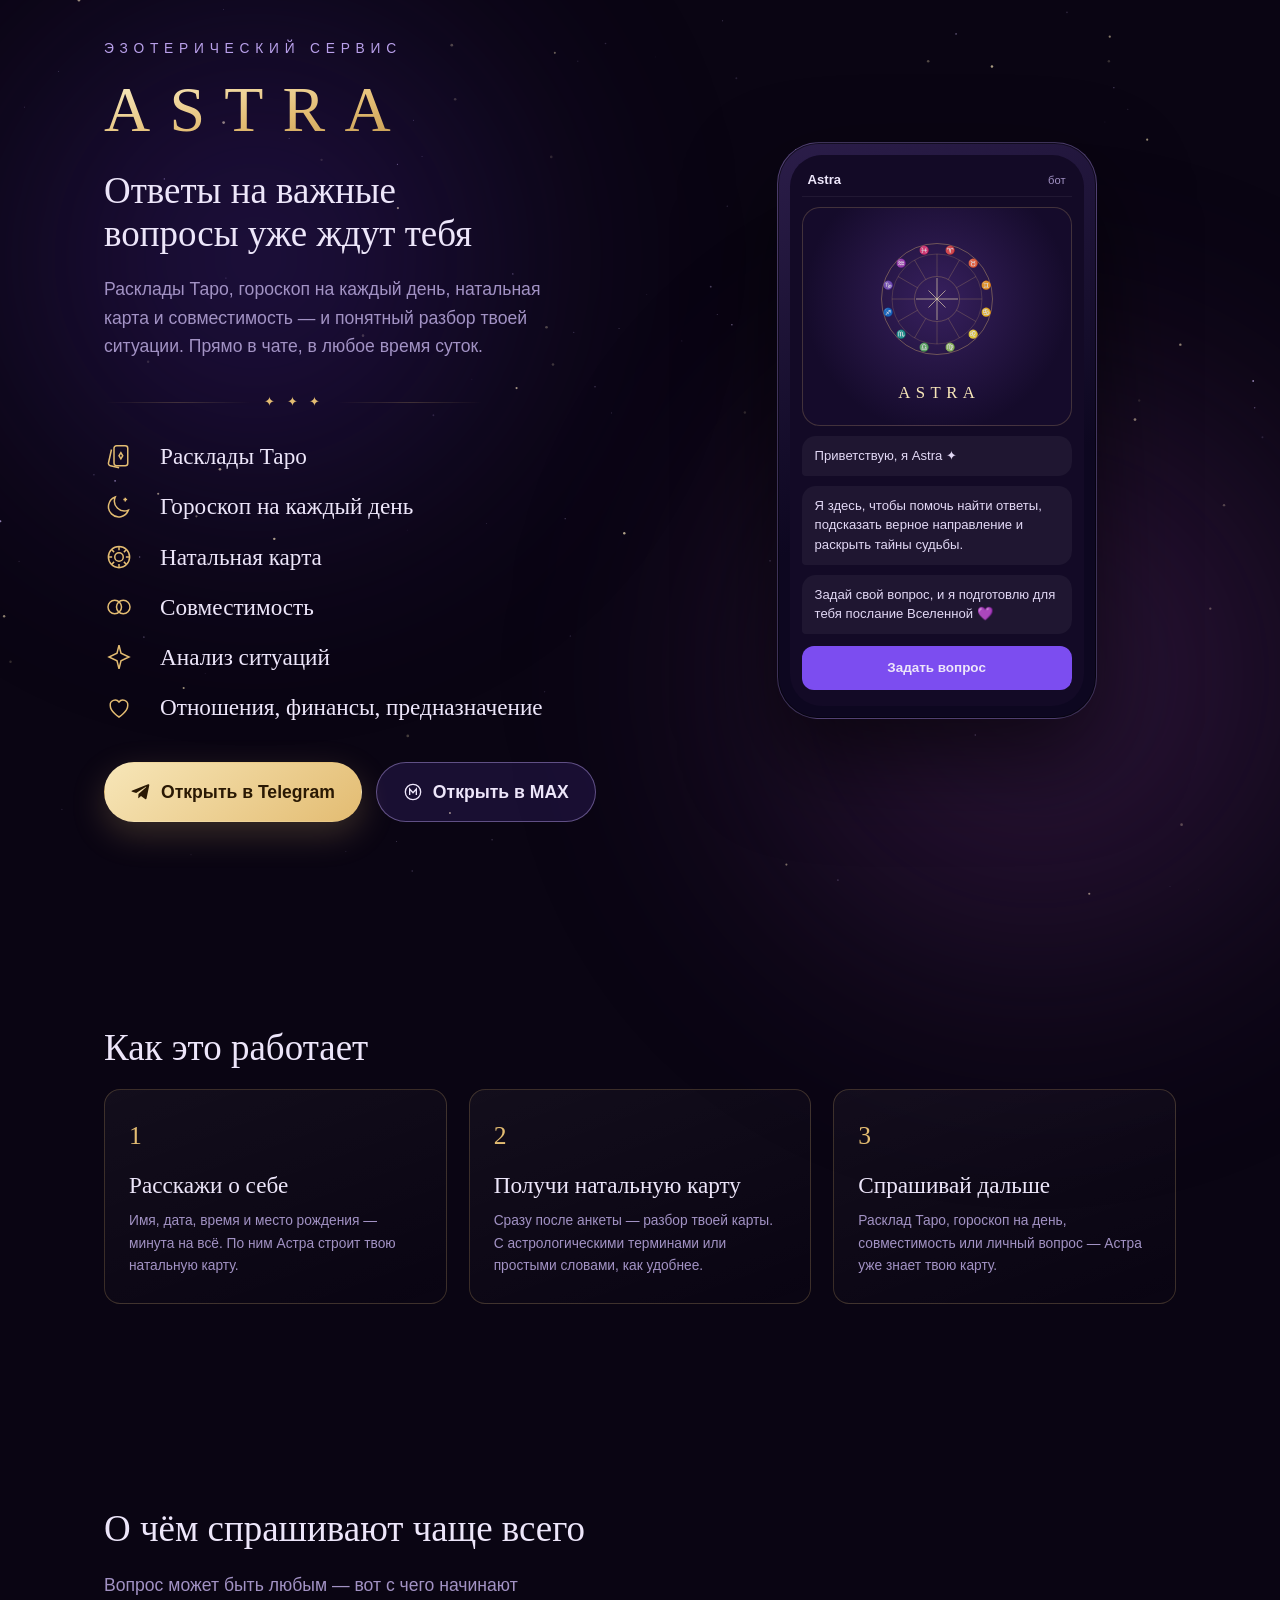
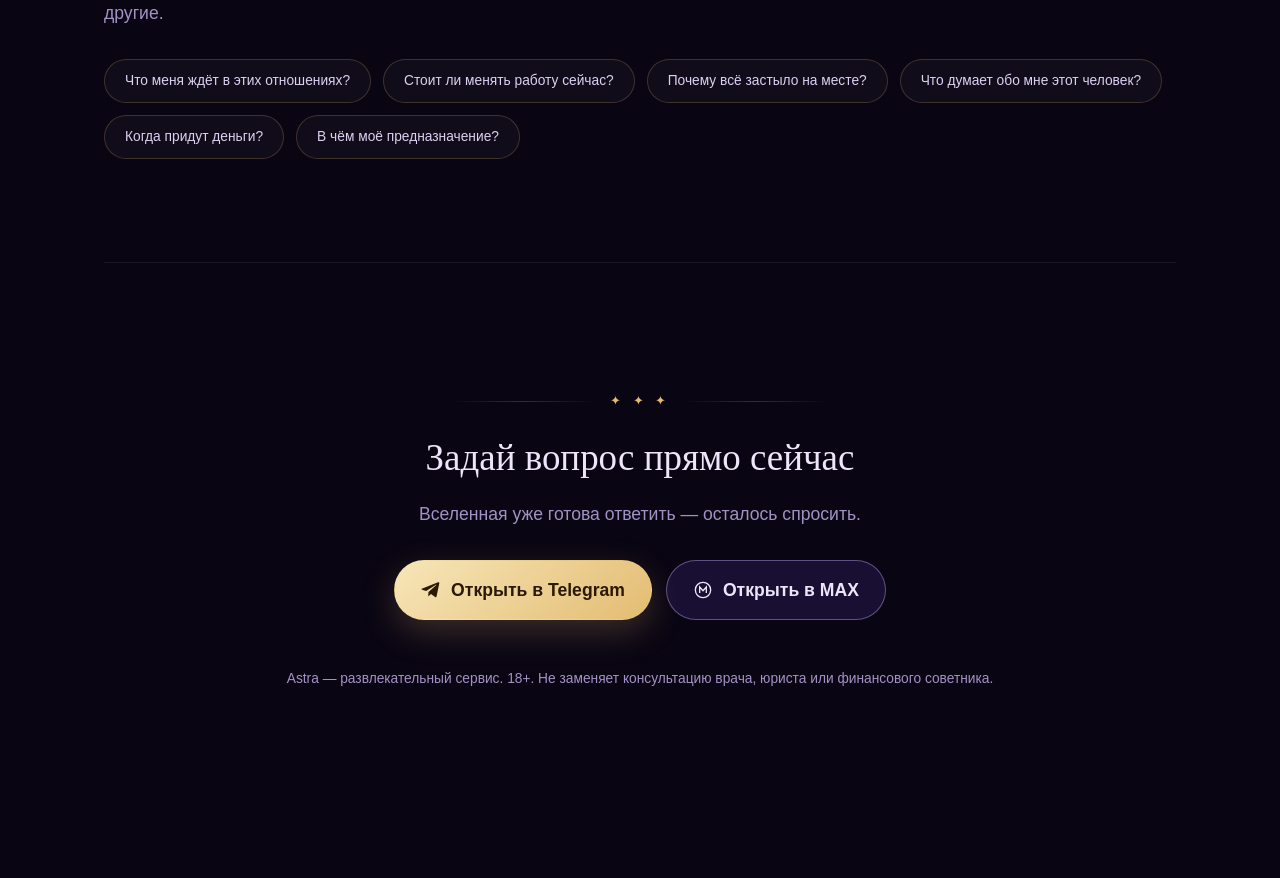
==== landing/index.html @ 83a9cece "feat: bonus question after channel subscription" ====
<!doctype html>
<html lang="ru">
<head>
<meta charset="utf-8">
<meta name="viewport" content="width=device-width, initial-scale=1">
<title>Astra — эзотерический сервис: Таро, гороскопы, натальная карта</title>
<meta name="description" content="Расклады Таро, гороскоп на каждый день, натальная карта и совместимость в чате Telegram и MAX.">
<link rel="canonical" href="https://astra-ezoterika.ru/">
<meta property="og:type" content="website">
<meta property="og:url" content="https://astra-ezoterika.ru/">
<meta property="og:title" content="Astra — эзотерический сервис">
<meta property="og:description" content="Расклады Таро, гороскоп на каждый день, натальная карта и совместимость. Прямо в чате.">
<link rel="icon" href="data:image/svg+xml,<svg xmlns='http://www.w3.org/2000/svg' viewBox='0 0 16 16'><text y='14' font-size='14'>🔮</text></svg>">
<style>
  /* Single committed night palette — the page is a candlelit room, not a document. */
  :root {
    --ink:        #0A0513;
    --ink-2:      #130A26;
    --ink-3:      #1C1036;
    --gold:       #E3BC72;
    --gold-lit:   #F7E6B8;
    --lilac:      #B9A0EA;
    --violet:     #7C4DF0;
    --text:       #EDE6FA;
    --muted:      #A292C4;
    --line:       rgba(227, 188, 114, .22);

    --f-display: "Cormorant Garamond", Georgia, "Times New Roman", serif;
    --f-body: "Segoe UI", -apple-system, "Helvetica Neue", Arial, sans-serif;

    --step--1: clamp(.78rem, .74rem + .2vw, .86rem);
    --step-0:  clamp(1rem, .96rem + .25vw, 1.1rem);
    --step-1:  clamp(1.2rem, 1.1rem + .5vw, 1.45rem);
    --step-2:  clamp(1.6rem, 1.35rem + 1.2vw, 2.4rem);
    --step-3:  clamp(2.4rem, 1.8rem + 3vw, 4rem);
  }

  * { box-sizing: border-box; }

  body {
    margin: 0;
    background: var(--ink);
    color: var(--text);
    font-family: var(--f-body);
    font-size: var(--step-0);
    line-height: 1.6;
    -webkit-font-smoothing: antialiased;
    overflow-x: hidden;
  }

  #sky {
    position: fixed;
    inset: 0;
    z-index: 0;
    pointer-events: none;
  }

  .glow {
    position: fixed;
    z-index: 0;
    pointer-events: none;
    border-radius: 50%;
    filter: blur(90px);
    opacity: .5;
  }
  .glow.a { top: -14vh; left: -10vw; width: 60vw; height: 60vw; background: radial-gradient(circle, #3B1F7A 0%, transparent 68%); }
  .glow.b { bottom: -22vh; right: -14vw; width: 66vw; height: 66vw; background: radial-gradient(circle, #5A2A6B 0%, transparent 70%); }

  .page {
    position: relative;
    z-index: 1;
    max-width: 1120px;
    margin: 0 auto;
    padding: 0 24px 72px;
  }

  section { padding-block: clamp(56px, 8vw, 104px); }

  /* ---- hero ---- */

  .hero {
    display: grid;
    grid-template-columns: 1.05fr .95fr;
    gap: clamp(32px, 5vw, 72px);
    align-items: center;
    padding-top: clamp(20px, 3vw, 40px);
  }

  .eyebrow {
    font-size: var(--step--1);
    letter-spacing: .42em;
    text-transform: uppercase;
    color: var(--lilac);
    margin: 0 0 18px;
  }

  .wordmark {
    font-family: var(--f-display);
    font-size: var(--step-3);
    font-weight: 500;
    letter-spacing: .3em;
    line-height: 1;
    margin: 0;
    background: linear-gradient(170deg, var(--gold-lit) 8%, var(--gold) 45%, #A97C33 100%);
    -webkit-background-clip: text;
    background-clip: text;
    color: transparent;
  }

  h2 {
    font-family: var(--f-display);
    font-size: var(--step-2);
    font-weight: 500;
    line-height: 1.15;
    text-wrap: balance;
    margin: 0 0 20px;
  }

  .hero h2 { margin-top: 28px; }

  .lede {
    max-width: 46ch;
    color: var(--muted);
    margin: 0 0 32px;
  }

  /* ornamental rule, straight off a tarot card back */
  .rule {
    display: flex;
    align-items: center;
    gap: 12px;
    color: var(--gold);
    margin: 26px 0;
    max-width: 380px;
  }
  .rule::before, .rule::after {
    content: "";
    flex: 1;
    height: 1px;
    background: linear-gradient(90deg, transparent, var(--line), transparent);
  }
  .rule span { font-size: .8rem; letter-spacing: .3em; }

  .features {
    list-style: none;
    margin: 0 0 36px;
    padding: 0;
    display: grid;
    gap: 13px;
  }
  .features li {
    display: grid;
    grid-template-columns: 40px 1fr;
    align-items: center;
    gap: 16px;
    font-size: var(--step-1);
    font-family: var(--f-display);
  }
  .features svg { width: 30px; height: 30px; stroke: var(--gold); fill: none; stroke-width: 1.2; }

  .cta {
    display: flex;
    flex-wrap: wrap;
    gap: 14px;
  }

  .btn {
    display: inline-flex;
    align-items: center;
    gap: 10px;
    padding: 15px 26px;
    border-radius: 999px;
    text-decoration: none;
    font-size: var(--step-0);
    font-weight: 600;
    border: 1px solid transparent;
    transition: transform .2s ease, box-shadow .2s ease, background-color .2s ease;
  }
  .btn svg { width: 20px; height: 20px; }
  .btn-tg {
    background: linear-gradient(140deg, var(--gold-lit), var(--gold));
    color: #2A1904;
    box-shadow: 0 12px 34px rgba(227, 188, 114, .22);
  }
  .btn-max {
    background: rgba(124, 77, 240, .14);
    border-color: rgba(185, 160, 234, .45);
    color: var(--text);
  }
  .btn:hover { transform: translateY(-2px); }
  .btn-tg:hover { box-shadow: 0 16px 40px rgba(227, 188, 114, .34); }
  .btn-max:hover { background: rgba(124, 77, 240, .26); }
  a:focus-visible, .btn:focus-visible {
    outline: 2px solid var(--gold-lit);
    outline-offset: 3px;
  }

  /* ---- phone ---- */

  .phone {
    justify-self: center;
    width: min(320px, 82vw);
    border-radius: 42px;
    padding: 12px;
    background: linear-gradient(160deg, #2B1D49, #0D0720 60%);
    border: 1px solid rgba(185, 160, 234, .28);
    box-shadow: 0 40px 90px rgba(0, 0, 0, .6), 0 0 0 1px rgba(0, 0, 0, .5) inset;
  }
  .screen {
    border-radius: 32px;
    background: var(--ink-2);
    overflow: hidden;
    display: grid;
    gap: 10px;
    padding: 14px 12px 16px;
  }
  .bar {
    display: flex;
    justify-content: space-between;
    align-items: baseline;
    font-size: .7rem;
    color: var(--muted);
    padding: 0 6px 6px;
    border-bottom: 1px solid rgba(255, 255, 255, .06);
  }
  .bar b { color: var(--text); font-size: .82rem; font-weight: 600; }

  .card-art {
    border-radius: 18px;
    background: radial-gradient(circle at 50% 42%, #37205E, #150B2B 72%);
    border: 1px solid var(--line);
    display: grid;
    justify-items: center;
    gap: 6px;
    padding: 16px 0 18px;
  }
  .card-art .name {
    font-family: var(--f-display);
    letter-spacing: .32em;
    text-indent: .32em;
    color: var(--gold-lit);
    font-size: 1.05rem;
  }
  #wheel { width: 150px; height: 150px; }

  .bubble {
    background: rgba(255, 255, 255, .05);
    border-radius: 14px 14px 14px 4px;
    padding: 10px 13px;
    font-size: .82rem;
    line-height: 1.5;
    color: #E2D8F5;
  }
  .send {
    margin-top: 2px;
    text-align: center;
    background: var(--violet);
    border-radius: 12px;
    padding: 11px;
    font-size: .84rem;
    font-weight: 600;
  }

  /* ---- steps ---- */

  .steps {
    display: grid;
    grid-template-columns: repeat(auto-fit, minmax(220px, 1fr));
    gap: 22px;
    counter-reset: step;
  }
  .step {
    border: 1px solid var(--line);
    border-radius: 16px;
    padding: 26px 24px;
    background: linear-gradient(160deg, rgba(255, 255, 255, .04), transparent);
  }
  .step::before {
    counter-increment: step;
    content: counter(step);
    font-family: var(--f-display);
    font-size: 1.6rem;
    color: var(--gold);
    display: block;
    margin-bottom: 10px;
  }
  .step h3 {
    font-family: var(--f-display);
    font-weight: 500;
    font-size: var(--step-1);
    margin: 0 0 6px;
  }
  .step p { margin: 0; color: var(--muted); font-size: var(--step--1); }

  /* ---- questions ---- */

  .asks {
    display: flex;
    flex-wrap: wrap;
    gap: 12px;
    margin-top: 26px;
  }
  .ask {
    border: 1px solid var(--line);
    border-radius: 999px;
    padding: 10px 20px;
    font-size: var(--step--1);
    color: #DCD1F2;
    background: rgba(255, 255, 255, .03);
  }

  /* ---- closing ---- */

  .close {
    text-align: center;
    border-top: 1px solid rgba(255, 255, 255, .07);
  }
  .close .lede { margin-inline: auto; }
  .close .cta { justify-content: center; }

  footer {
    text-align: center;
    color: var(--muted);
    font-size: var(--step--1);
    padding-top: 34px;
  }

  .reveal {
    opacity: 0;
    transform: translateY(14px);
    transition: opacity .7s ease, transform .7s ease;
  }
  .reveal.in { opacity: 1; transform: none; }

  @media (max-width: 860px) {
    .hero { grid-template-columns: 1fr; text-align: left; }
    .phone { order: -1; }
  }

  @media (prefers-reduced-motion: reduce) {
    .reveal { opacity: 1; transform: none; transition: none; }
    .btn { transition: none; }
  }
</style>
</head>
<body>

<canvas id="sky"></canvas>
<div class="glow a"></div>
<div class="glow b"></div>

<main class="page">

  <section class="hero">
    <div>
      <p class="eyebrow">Эзотерический сервис</p>
      <h1 class="wordmark">ASTRA</h1>
      <h2>Ответы на важные вопросы уже ждут тебя</h2>
      <p class="lede">Расклады Таро, гороскоп на каждый день, натальная карта и совместимость — и понятный разбор твоей ситуации. Прямо в чате, в любое время суток.</p>

      <div class="rule"><span>✦ ✦ ✦</span></div>

      <ul class="features">
        <li>
          <svg viewBox="0 0 24 24" aria-hidden="true"><rect x="8" y="3" width="11" height="16" rx="2"/><path d="M6 6 3.6 16.6a2 2 0 0 0 1.5 2.4l7 1.6"/><path d="M13.5 8.5 15 11l-1.5 2.5L12 11z"/></svg>
          Расклады Таро
        </li>
        <li>
          <svg viewBox="0 0 24 24" aria-hidden="true"><path d="M19.5 14.5A8 8 0 0 1 9 4a8.2 8.2 0 1 0 10.5 10.5z"/><path d="M17 4.5v3M15.5 6h3"/></svg>
          Гороскоп на каждый день
        </li>
        <li>
          <svg viewBox="0 0 24 24" aria-hidden="true"><circle cx="12" cy="12" r="8.5"/><circle cx="12" cy="12" r="3.4"/><path d="M12 3.5v3M12 17.5v3M3.5 12h3M17.5 12h3M6 6l2.1 2.1M15.9 15.9 18 18M18 6l-2.1 2.1M8.1 15.9 6 18"/></svg>
          Натальная карта
        </li>
        <li>
          <svg viewBox="0 0 24 24" aria-hidden="true"><circle cx="8.6" cy="12" r="5.4"/><circle cx="15.4" cy="12" r="5.4"/></svg>
          Совместимость
        </li>
        <li>
          <svg viewBox="0 0 24 24" aria-hidden="true"><path d="M12 2.5 13.6 9 20 12l-6.4 3L12 21.5 10.4 15 4 12l6.4-3z"/></svg>
          Анализ ситуаций
        </li>
        <li>
          <svg viewBox="0 0 24 24" aria-hidden="true"><path d="M12 20s-7-4.4-7-9.3A3.9 3.9 0 0 1 12 8a3.9 3.9 0 0 1 7 2.7c0 4.9-7 9.3-7 9.3z"/></svg>
          Отношения, финансы, предназначение
        </li>
      </ul>

      <div class="cta">
        <a class="btn btn-tg" href="https://t.me/astrology_bbot">
          <svg viewBox="0 0 24 24" fill="currentColor" aria-hidden="true"><path d="M21.9 4.3 18.7 19.5c-.24 1.07-.88 1.33-1.78.83l-4.92-3.63-2.37 2.28c-.26.26-.48.48-.99.48l.35-5.02 9.13-8.25c.4-.35-.09-.55-.62-.2L6.24 13.1 1.4 11.6c-1.05-.33-1.07-1.05.22-1.55L20.5 2.7c.88-.32 1.65.2 1.4 1.6z"/></svg>
          Открыть в Telegram
        </a>
        <a class="btn btn-max" href="https://max.ru/astrology_bbot">
          <svg viewBox="0 0 24 24" fill="none" stroke="currentColor" stroke-width="1.6" aria-hidden="true"><circle cx="12" cy="12" r="9.2"/><path d="M8 15.5v-7l4 4.4 4-4.4v7"/></svg>
          Открыть в MAX
        </a>
      </div>
    </div>

    <div class="phone">
      <div class="screen">
        <div class="bar"><b>Astra</b><span>бот</span></div>
        <div class="card-art">
          <svg id="wheel" viewBox="0 0 200 200" aria-hidden="true"></svg>
          <span class="name">ASTRA</span>
        </div>
        <div class="bubble">Приветствую, я Astra ✦</div>
        <div class="bubble">Я здесь, чтобы помочь найти ответы, подсказать верное направление и раскрыть тайны судьбы.</div>
        <div class="bubble">Задай свой вопрос, и я подготовлю для тебя послание Вселенной 💜</div>
        <div class="send">Задать вопрос</div>
      </div>
    </div>
  </section>

  <section class="reveal">
    <h2>Как это работает</h2>
    <div class="steps">
      <div class="step">
        <h3>Расскажи о себе</h3>
        <p>Имя, дата, время и место рождения — минута на всё. По ним Астра строит твою натальную карту.</p>
      </div>
      <div class="step">
        <h3>Получи натальную карту</h3>
        <p>Сразу после анкеты — разбор твоей карты. С астрологическими терминами или простыми словами, как удобнее.</p>
      </div>
      <div class="step">
        <h3>Спрашивай дальше</h3>
        <p>Расклад Таро, гороскоп на день, совместимость или личный вопрос — Астра уже знает твою карту.</p>
      </div>
    </div>
  </section>

  <section class="reveal">
    <h2>О чём спрашивают чаще всего</h2>
    <p class="lede">Вопрос может быть любым — вот с чего начинают другие.</p>
    <div class="asks">
      <span class="ask">Что меня ждёт в этих отношениях?</span>
      <span class="ask">Стоит ли менять работу сейчас?</span>
      <span class="ask">Почему всё застыло на месте?</span>
      <span class="ask">Что думает обо мне этот человек?</span>
      <span class="ask">Когда придут деньги?</span>
      <span class="ask">В чём моё предназначение?</span>
    </div>
  </section>

  <section class="close reveal">
    <div class="rule" style="margin-inline:auto"><span>✦ ✦ ✦</span></div>
    <h2>Задай вопрос прямо сейчас</h2>
    <p class="lede">Вселенная уже готова ответить — осталось спросить.</p>
    <div class="cta">
      <a class="btn btn-tg" href="https://t.me/astrology_bbot">
        <svg viewBox="0 0 24 24" fill="currentColor" aria-hidden="true"><path d="M21.9 4.3 18.7 19.5c-.24 1.07-.88 1.33-1.78.83l-4.92-3.63-2.37 2.28c-.26.26-.48.48-.99.48l.35-5.02 9.13-8.25c.4-.35-.09-.55-.62-.2L6.24 13.1 1.4 11.6c-1.05-.33-1.07-1.05.22-1.55L20.5 2.7c.88-.32 1.65.2 1.4 1.6z"/></svg>
        Открыть в Telegram
      </a>
      <a class="btn btn-max" href="https://max.ru/astrology_bbot">
        <svg viewBox="0 0 24 24" fill="none" stroke="currentColor" stroke-width="1.6" aria-hidden="true"><circle cx="12" cy="12" r="9.2"/><path d="M8 15.5v-7l4 4.4 4-4.4v7"/></svg>
        Открыть в MAX
      </a>
    </div>
    <footer>
      <p>Astra — развлекательный сервис. 18+. Не заменяет консультацию врача, юриста или финансового советника.</p>
    </footer>
  </section>

</main>

<script>
  const NS = "http://www.w3.org/2000/svg";
  const wheel = document.getElementById("wheel");
  const el = (n, a) => { const e = document.createElementNS(NS, n); for (const k in a) e.setAttribute(k, a[k]); return e; };

  // Astrological wheel: 12 sectors, zodiac glyphs on the rim, radial ticks between.
  const gold = "#E3BC72";
  wheel.append(el("circle", { cx: 100, cy: 100, r: 74, fill: "none", stroke: gold, "stroke-opacity": .5 }));
  wheel.append(el("circle", { cx: 100, cy: 100, r: 60, fill: "none", stroke: gold, "stroke-opacity": .25 }));
  wheel.append(el("circle", { cx: 100, cy: 100, r: 30, fill: "none", stroke: gold, "stroke-opacity": .35 }));

  const signs = ["♈", "♉", "♊", "♋", "♌", "♍", "♎", "♏", "♐", "♑", "♒", "♓"];
  signs.forEach((s, i) => {
    const a = (i / 12) * Math.PI * 2 - Math.PI / 2;
    const mid = a + Math.PI / 12;
    const t = el("text", {
      x: 100 + Math.cos(mid) * 67, y: 100 + Math.sin(mid) * 67,
      fill: gold, "font-size": 11, "text-anchor": "middle", "dominant-baseline": "central", "fill-opacity": .85
    });
    t.textContent = s;
    wheel.append(t);
    wheel.append(el("line", {
      x1: 100 + Math.cos(a) * 30, y1: 100 + Math.sin(a) * 30,
      x2: 100 + Math.cos(a) * 60, y2: 100 + Math.sin(a) * 60,
      stroke: gold, "stroke-opacity": .3
    }));
  });
  // eight-pointed star at the centre
  for (let i = 0; i < 8; i++) {
    const a = (i / 8) * Math.PI * 2;
    wheel.append(el("line", {
      x1: 100, y1: 100,
      x2: 100 + Math.cos(a) * (i % 2 ? 16 : 28), y2: 100 + Math.sin(a) * (i % 2 ? 16 : 28),
      stroke: "#F7E6B8", "stroke-opacity": .8
    }));
  }

  // Ambient starfield.
  const sky = document.getElementById("sky");
  const ctx = sky.getContext("2d");
  const calm = matchMedia("(prefers-reduced-motion: reduce)").matches;
  let stars = [];

  function seed() {
    const dpr = devicePixelRatio || 1;
    sky.width = innerWidth * dpr;
    sky.height = innerHeight * dpr;
    ctx.setTransform(dpr, 0, 0, dpr, 0, 0);
    stars = Array.from({ length: Math.round(innerWidth * innerHeight / 9000) }, () => ({
      x: Math.random() * innerWidth,
      y: Math.random() * innerHeight,
      r: Math.random() * 1.1 + .3,
      p: Math.random() * Math.PI * 2
    }));
  }

  function draw(t) {
    ctx.clearRect(0, 0, innerWidth, innerHeight);
    for (const s of stars) {
      const tw = calm ? .55 : .45 + Math.sin(t / 900 + s.p) * .3;
      ctx.globalAlpha = tw;
      ctx.fillStyle = s.r > 1 ? "#F7E6B8" : "#CBB8F2";
      ctx.beginPath();
      ctx.arc(s.x, s.y, s.r, 0, Math.PI * 2);
      ctx.fill();
    }
    if (!calm) requestAnimationFrame(draw);
  }

  addEventListener("resize", seed);
  seed();
  requestAnimationFrame(draw);

  // Scroll reveals.
  const io = new IntersectionObserver((es) => {
    for (const e of es) if (e.isIntersecting) { e.target.classList.add("in"); io.unobserve(e.target); }
  }, { threshold: .15 });
  document.querySelectorAll(".reveal").forEach((n) => io.observe(n));
</script>
</body>
</html>
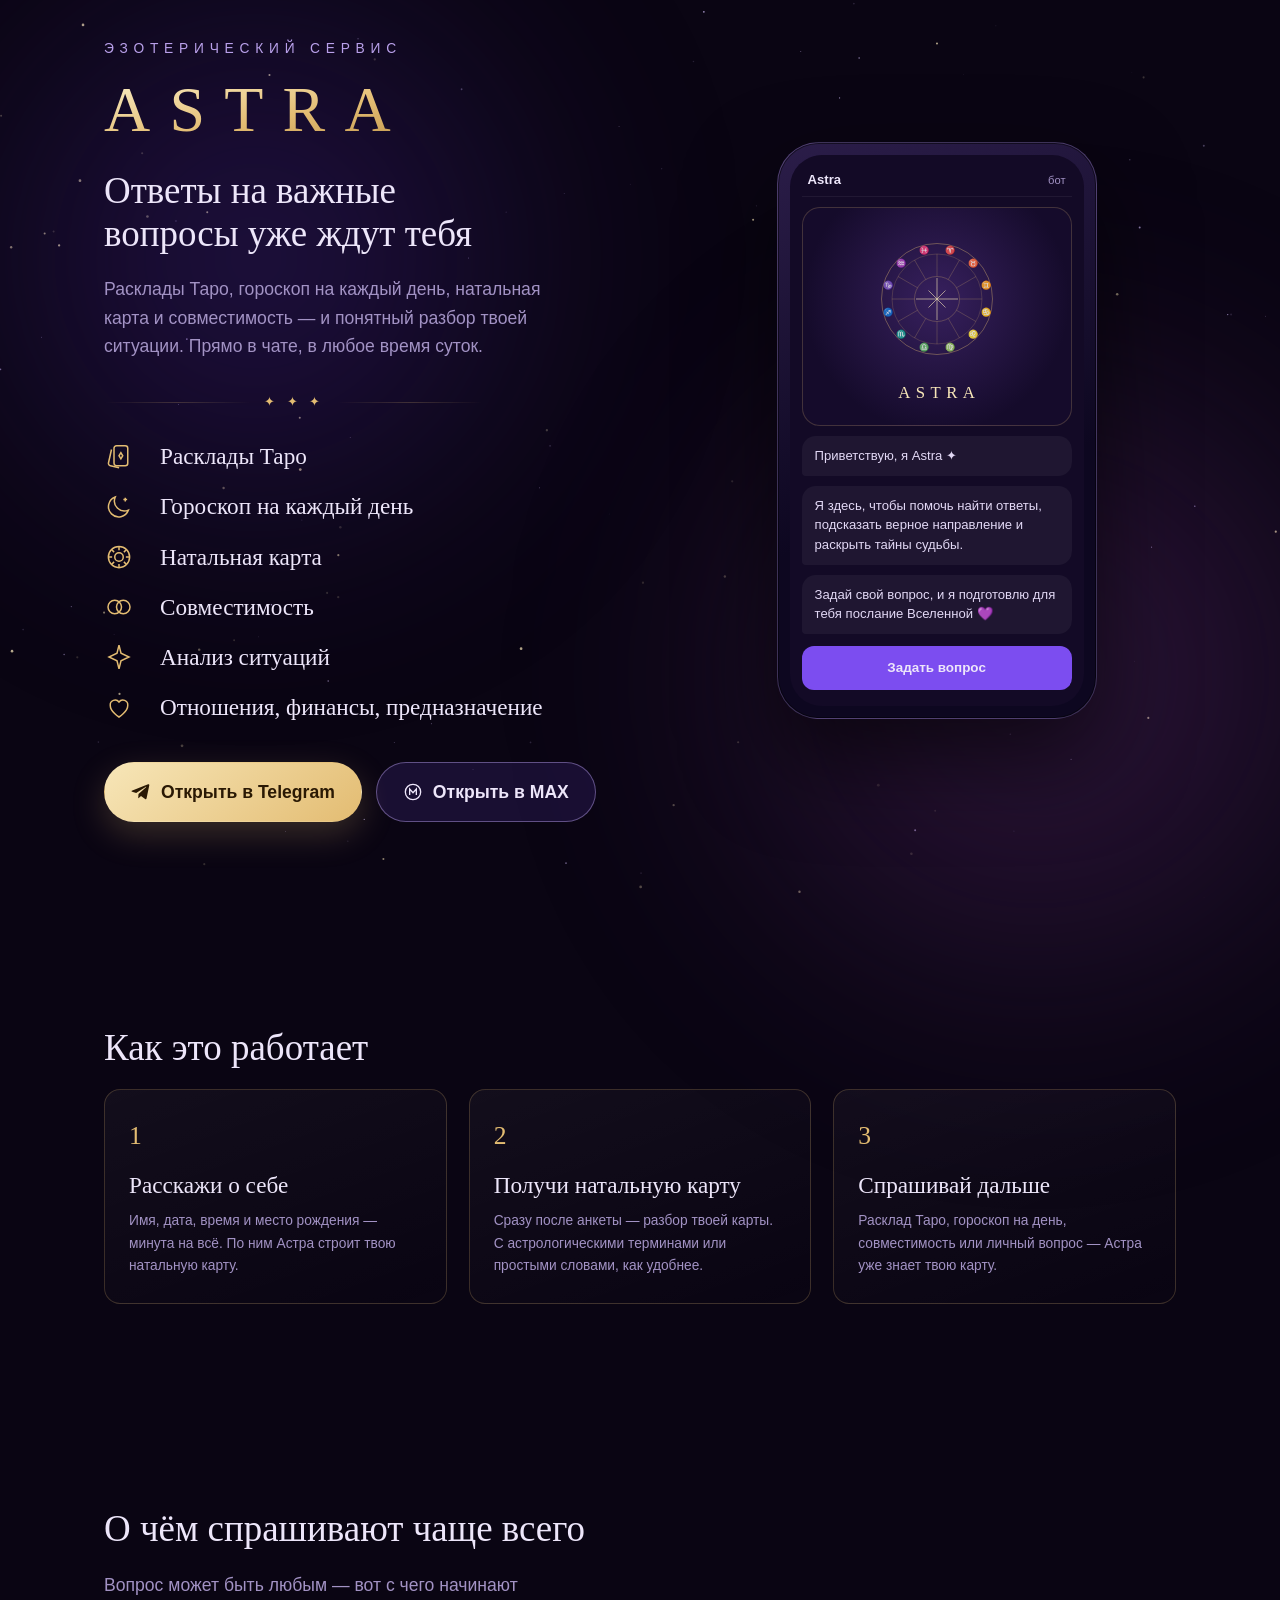
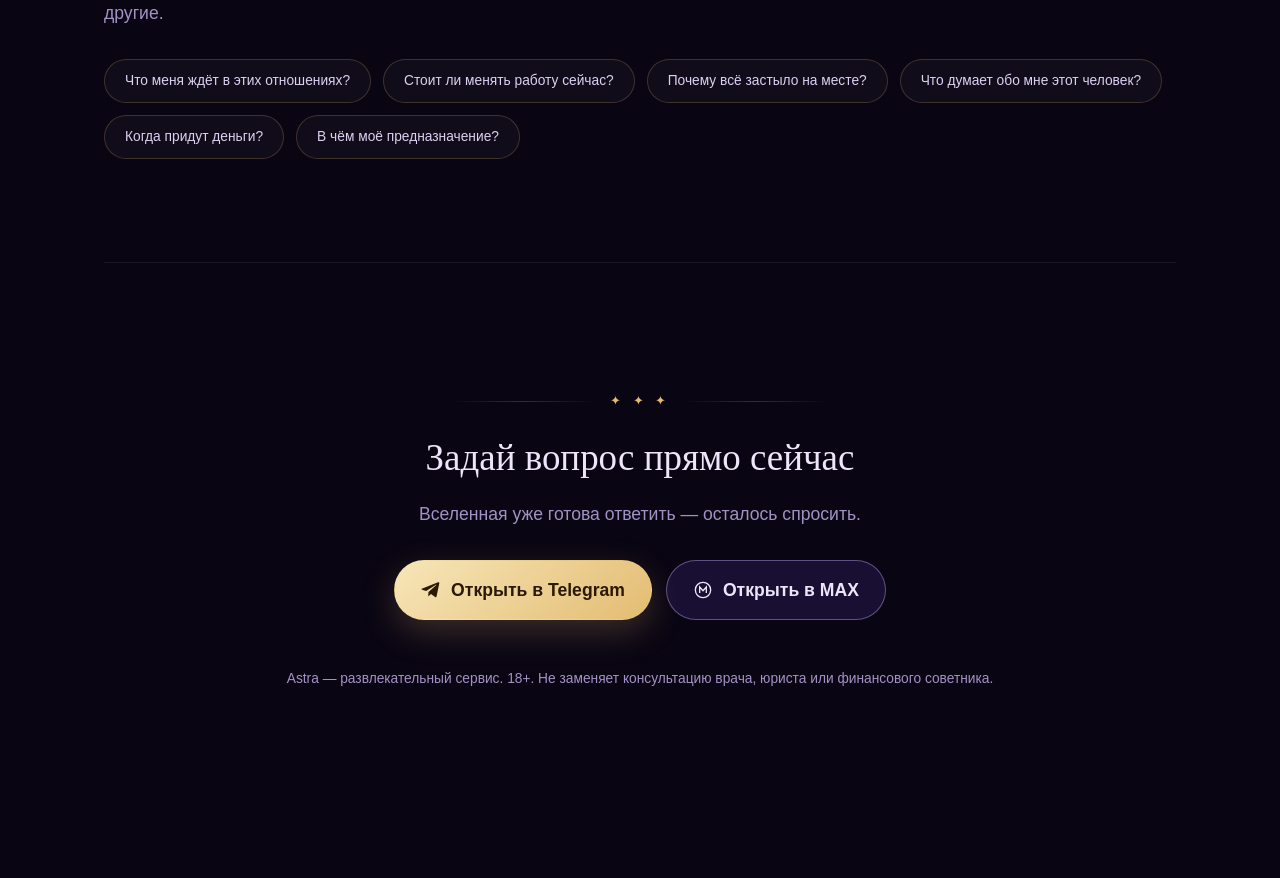
==== commit 16276397: "feat: кнопка вопроса после бонуса, перестановка меню, ссылки лендинга - главное меню: «+1 вопрос за " ====
--- a/landing/index.html
+++ b/landing/index.html
@@ -37,6 +37,8 @@
 
   * { box-sizing: border-box; }
 
+  html { scroll-behavior: smooth; }
+
   body {
     margin: 0;
     background: var(--ink);
@@ -252,6 +254,7 @@
     color: #E2D8F5;
   }
   .send {
+    display: block;
     margin-top: 2px;
     text-align: center;
     background: var(--violet);
@@ -259,7 +262,11 @@
     padding: 11px;
     font-size: .84rem;
     font-weight: 600;
-  }
+    color: var(--text);
+    text-decoration: none;
+    transition: background-color .2s ease;
+  }
+  .send:hover { background: #8f66f5; }
 
   /* ---- steps ---- */
 
@@ -338,6 +345,7 @@
   }
 
   @media (prefers-reduced-motion: reduce) {
+    html { scroll-behavior: auto; }
     .reveal { opacity: 1; transform: none; transition: none; }
     .btn { transition: none; }
   }
@@ -388,11 +396,11 @@
       </ul>
 
       <div class="cta">
-        <a class="btn btn-tg" href="https://t.me/astrology_bbot">
+        <a class="btn btn-tg" href="https://t.me/astra_provodnik_bot">
           <svg viewBox="0 0 24 24" fill="currentColor" aria-hidden="true"><path d="M21.9 4.3 18.7 19.5c-.24 1.07-.88 1.33-1.78.83l-4.92-3.63-2.37 2.28c-.26.26-.48.48-.99.48l.35-5.02 9.13-8.25c.4-.35-.09-.55-.62-.2L6.24 13.1 1.4 11.6c-1.05-.33-1.07-1.05.22-1.55L20.5 2.7c.88-.32 1.65.2 1.4 1.6z"/></svg>
           Открыть в Telegram
         </a>
-        <a class="btn btn-max" href="https://max.ru/astrology_bbot">
+        <a class="btn btn-max" href="https://max.ru/id231129141847_bot">
           <svg viewBox="0 0 24 24" fill="none" stroke="currentColor" stroke-width="1.6" aria-hidden="true"><circle cx="12" cy="12" r="9.2"/><path d="M8 15.5v-7l4 4.4 4-4.4v7"/></svg>
           Открыть в MAX
         </a>
@@ -409,7 +417,7 @@
         <div class="bubble">Приветствую, я Astra ✦</div>
         <div class="bubble">Я здесь, чтобы помочь найти ответы, подсказать верное направление и раскрыть тайны судьбы.</div>
         <div class="bubble">Задай свой вопрос, и я подготовлю для тебя послание Вселенной 💜</div>
-        <div class="send">Задать вопрос</div>
+        <a class="send" href="#start">Задать вопрос</a>
       </div>
     </div>
   </section>
@@ -445,16 +453,16 @@
     </div>
   </section>
 
-  <section class="close reveal">
+  <section class="close reveal" id="start">
     <div class="rule" style="margin-inline:auto"><span>✦ ✦ ✦</span></div>
     <h2>Задай вопрос прямо сейчас</h2>
     <p class="lede">Вселенная уже готова ответить — осталось спросить.</p>
     <div class="cta">
-      <a class="btn btn-tg" href="https://t.me/astrology_bbot">
+      <a class="btn btn-tg" href="https://t.me/astra_provodnik_bot">
         <svg viewBox="0 0 24 24" fill="currentColor" aria-hidden="true"><path d="M21.9 4.3 18.7 19.5c-.24 1.07-.88 1.33-1.78.83l-4.92-3.63-2.37 2.28c-.26.26-.48.48-.99.48l.35-5.02 9.13-8.25c.4-.35-.09-.55-.62-.2L6.24 13.1 1.4 11.6c-1.05-.33-1.07-1.05.22-1.55L20.5 2.7c.88-.32 1.65.2 1.4 1.6z"/></svg>
         Открыть в Telegram
       </a>
-      <a class="btn btn-max" href="https://max.ru/astrology_bbot">
+      <a class="btn btn-max" href="https://max.ru/id231129141847_bot">
         <svg viewBox="0 0 24 24" fill="none" stroke="currentColor" stroke-width="1.6" aria-hidden="true"><circle cx="12" cy="12" r="9.2"/><path d="M8 15.5v-7l4 4.4 4-4.4v7"/></svg>
         Открыть в MAX
       </a>
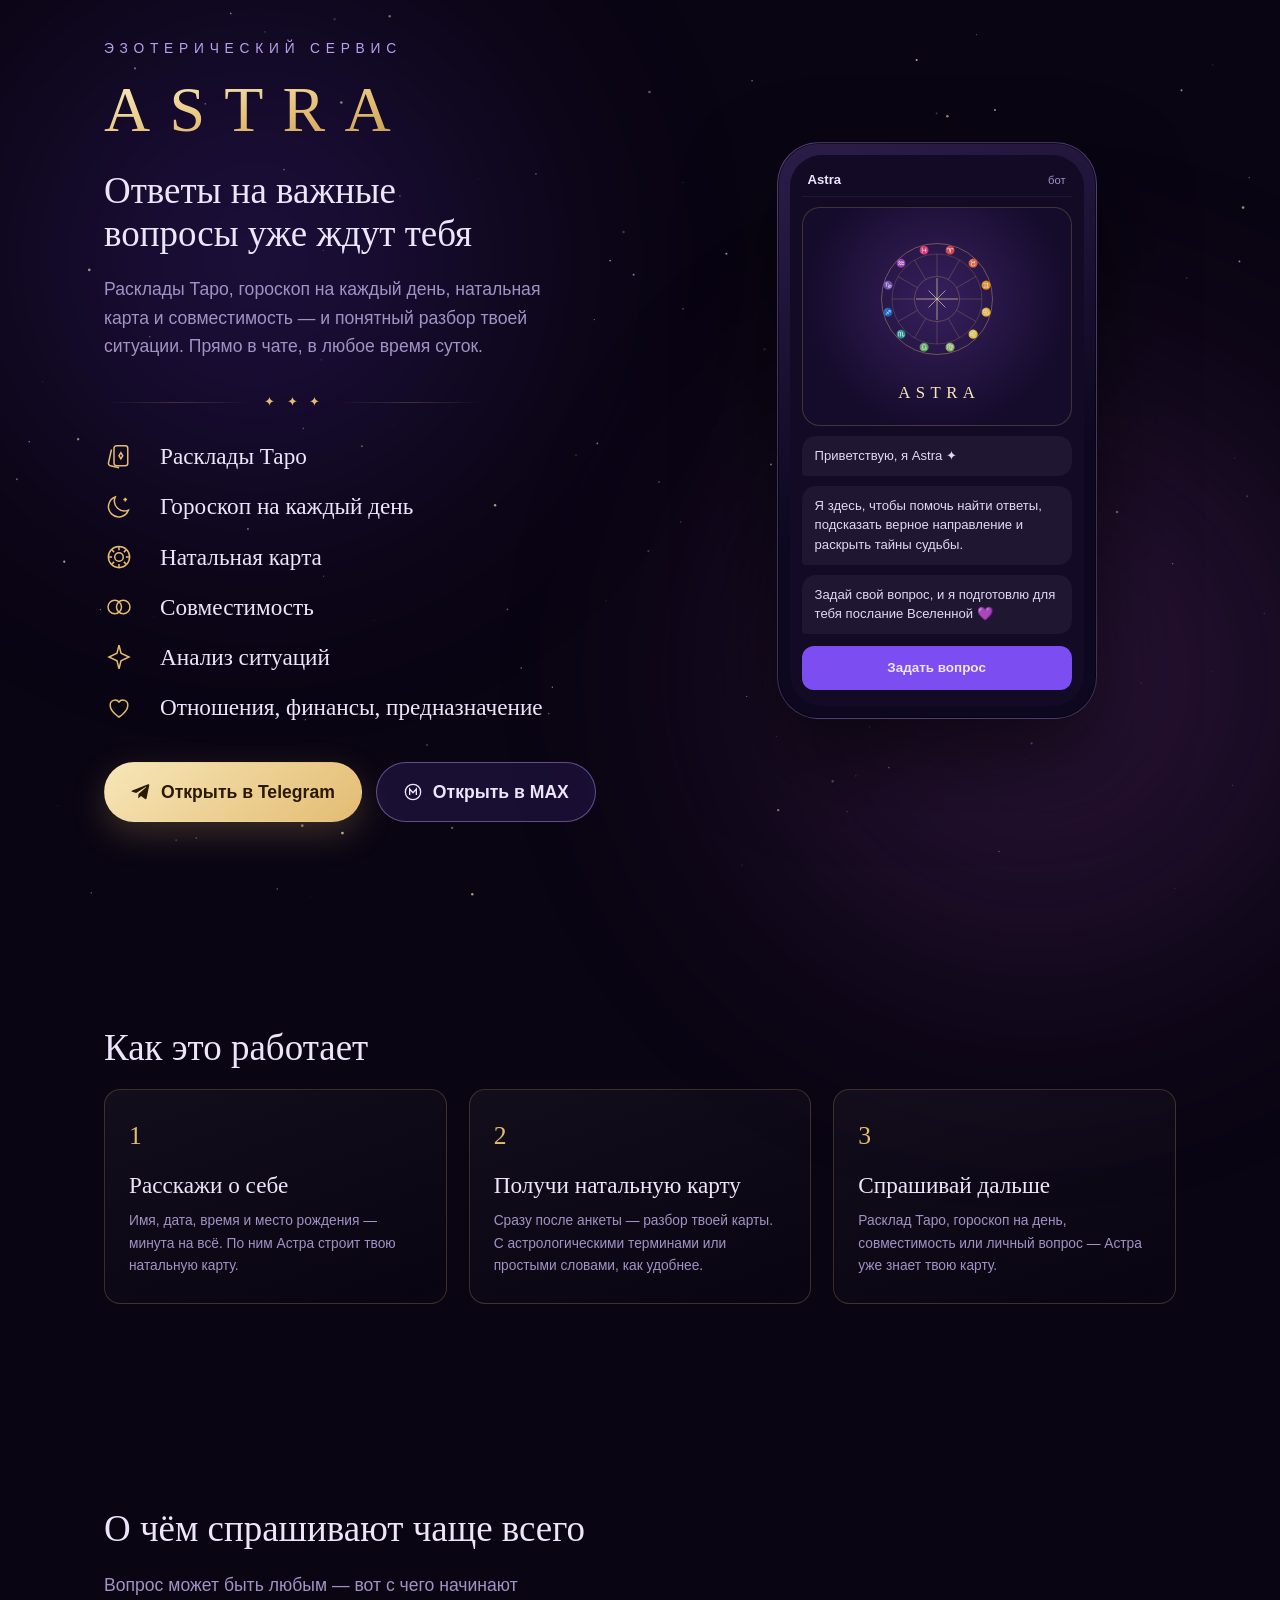
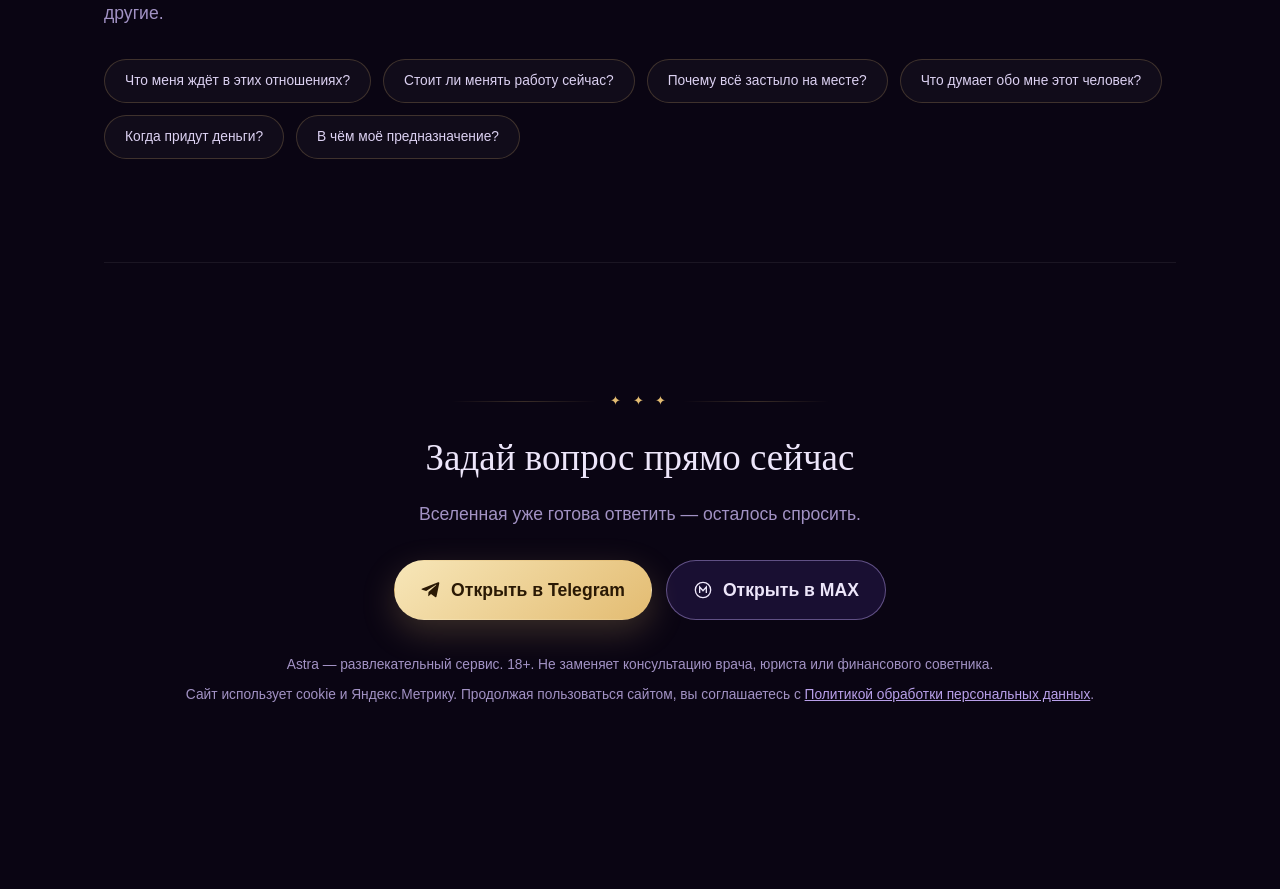
==== commit 3c835298: "feat(landing): Яндекс.Метрика и политика обработки данных - счётчик Метрики с целями tg_click / max_" ====
--- a/landing/index.html
+++ b/landing/index.html
@@ -331,6 +331,8 @@
     font-size: var(--step--1);
     padding-top: 34px;
   }
+  footer p { margin: 0 0 8px; }
+  footer a { color: var(--lilac); }
 
   .reveal {
     opacity: 0;
@@ -469,6 +471,8 @@
     </div>
     <footer>
       <p>Astra — развлекательный сервис. 18+. Не заменяет консультацию врача, юриста или финансового советника.</p>
+      <p>Сайт использует cookie и Яндекс.Метрику. Продолжая пользоваться сайтом, вы соглашаетесь
+        с <a href="/privacy.html">Политикой обработки персональных данных</a>.</p>
     </footer>
   </section>
 
@@ -553,5 +557,28 @@
   }, { threshold: .15 });
   document.querySelectorAll(".reveal").forEach((n) => io.observe(n));
 </script>
+
+<!-- Яндекс.Метрика. YM_ID = 0 → счётчик не грузится (локально/до настройки). -->
+<script>
+  const YM_ID = 111769343;  // ← номер счётчика из metrika.yandex.ru
+
+  if (YM_ID) {
+    (function(m,e,t,r,i,k,a){m[i]=m[i]||function(){(m[i].a=m[i].a||[]).push(arguments)};
+    m[i].l=1*new Date();
+    for (var j=0;j<document.scripts.length;j++){if(document.scripts[j].src===r){return;}}
+    k=e.createElement(t),a=e.getElementsByTagName(t)[0],k.async=1,k.src=r,a.parentNode.insertBefore(k,a)})
+    (window, document, "script", "https://mc.yandex.ru/metrika/tag.js", "ym");
+
+    ym(YM_ID, "init", { webvisor: true, clickmap: true, trackLinks: true, accurateTrackBounce: true });
+
+    // Цели для Директа: клик по кнопке мессенджера = конверсия. Уход на другой
+    // домен, поэтому цель шлём до перехода — Метрика умеет это синхронно.
+    for (const [sel, goal] of [[".btn-tg", "tg_click"], [".btn-max", "max_click"]]) {
+      document.querySelectorAll(sel).forEach((a) => {
+        a.addEventListener("click", () => ym(YM_ID, "reachGoal", goal));
+      });
+    }
+  }
+</script>
 </body>
 </html>
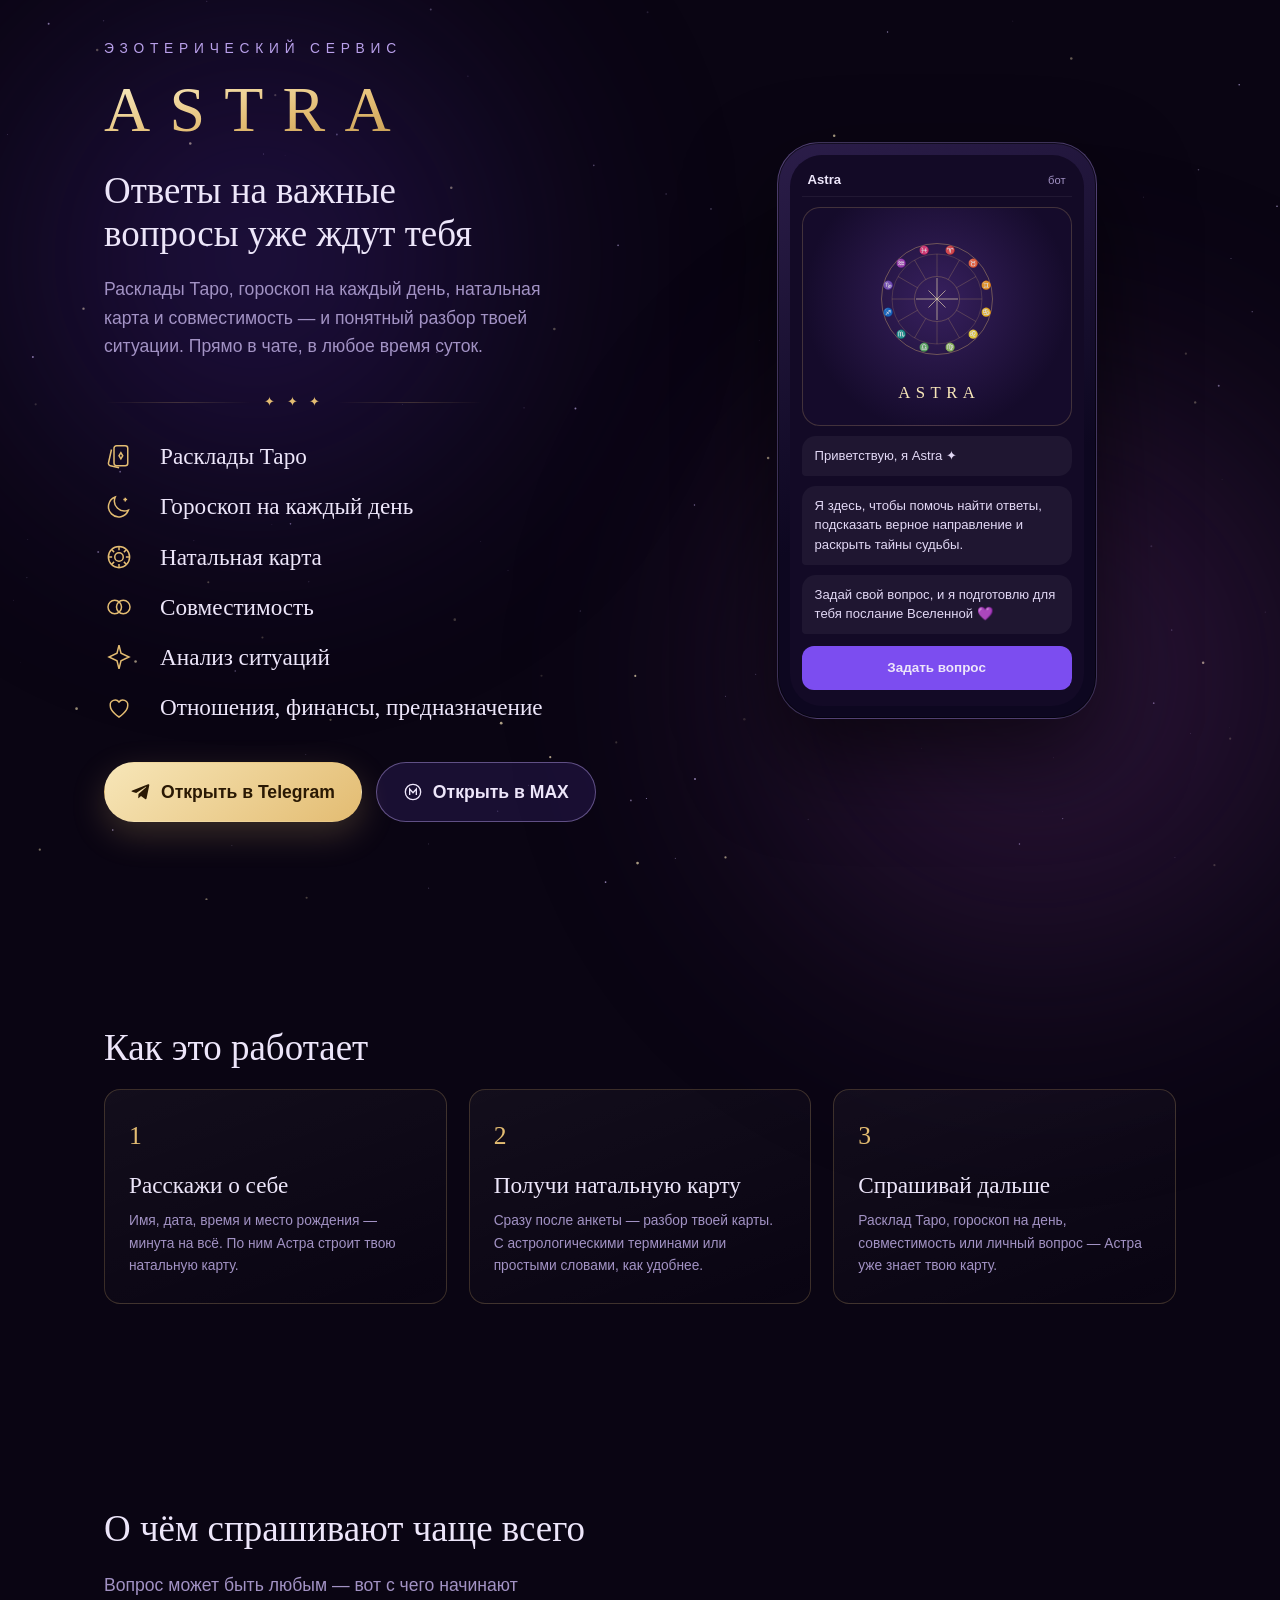
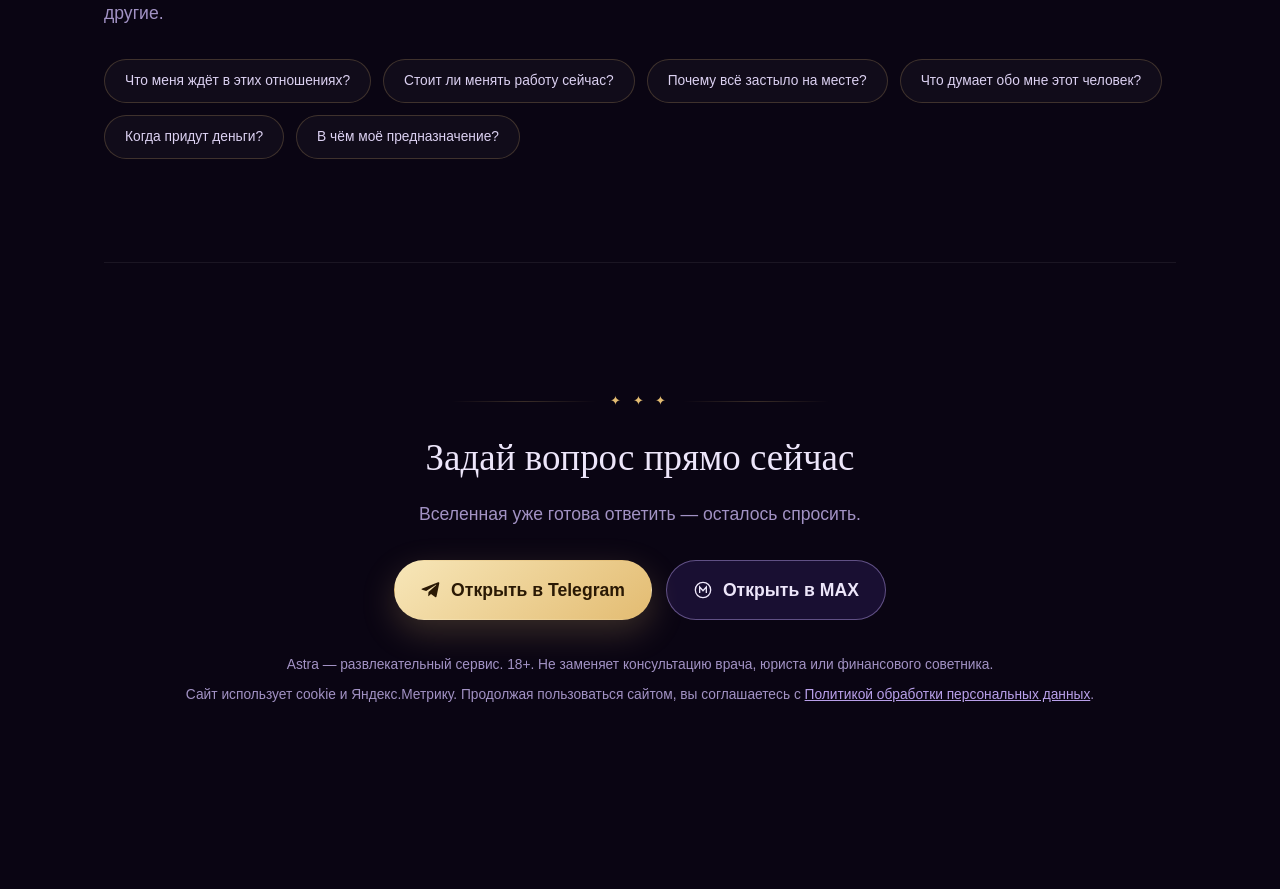
==== commit 2c7969f3: "fix(landing): открывать ботов в новой вкладке Навигация на t.me/max.ru отменяла запрос reachGoal, и " ====
--- a/landing/index.html
+++ b/landing/index.html
@@ -398,11 +398,11 @@
       </ul>
 
       <div class="cta">
-        <a class="btn btn-tg" href="https://t.me/astra_provodnik_bot">
+        <a class="btn btn-tg" href="https://t.me/astra_provodnik_bot" target="_blank" rel="noopener">
           <svg viewBox="0 0 24 24" fill="currentColor" aria-hidden="true"><path d="M21.9 4.3 18.7 19.5c-.24 1.07-.88 1.33-1.78.83l-4.92-3.63-2.37 2.28c-.26.26-.48.48-.99.48l.35-5.02 9.13-8.25c.4-.35-.09-.55-.62-.2L6.24 13.1 1.4 11.6c-1.05-.33-1.07-1.05.22-1.55L20.5 2.7c.88-.32 1.65.2 1.4 1.6z"/></svg>
           Открыть в Telegram
         </a>
-        <a class="btn btn-max" href="https://max.ru/id231129141847_bot">
+        <a class="btn btn-max" href="https://max.ru/id231129141847_bot" target="_blank" rel="noopener">
           <svg viewBox="0 0 24 24" fill="none" stroke="currentColor" stroke-width="1.6" aria-hidden="true"><circle cx="12" cy="12" r="9.2"/><path d="M8 15.5v-7l4 4.4 4-4.4v7"/></svg>
           Открыть в MAX
         </a>
@@ -460,11 +460,11 @@
     <h2>Задай вопрос прямо сейчас</h2>
     <p class="lede">Вселенная уже готова ответить — осталось спросить.</p>
     <div class="cta">
-      <a class="btn btn-tg" href="https://t.me/astra_provodnik_bot">
+      <a class="btn btn-tg" href="https://t.me/astra_provodnik_bot" target="_blank" rel="noopener">
         <svg viewBox="0 0 24 24" fill="currentColor" aria-hidden="true"><path d="M21.9 4.3 18.7 19.5c-.24 1.07-.88 1.33-1.78.83l-4.92-3.63-2.37 2.28c-.26.26-.48.48-.99.48l.35-5.02 9.13-8.25c.4-.35-.09-.55-.62-.2L6.24 13.1 1.4 11.6c-1.05-.33-1.07-1.05.22-1.55L20.5 2.7c.88-.32 1.65.2 1.4 1.6z"/></svg>
         Открыть в Telegram
       </a>
-      <a class="btn btn-max" href="https://max.ru/id231129141847_bot">
+      <a class="btn btn-max" href="https://max.ru/id231129141847_bot" target="_blank" rel="noopener">
         <svg viewBox="0 0 24 24" fill="none" stroke="currentColor" stroke-width="1.6" aria-hidden="true"><circle cx="12" cy="12" r="9.2"/><path d="M8 15.5v-7l4 4.4 4-4.4v7"/></svg>
         Открыть в MAX
       </a>
